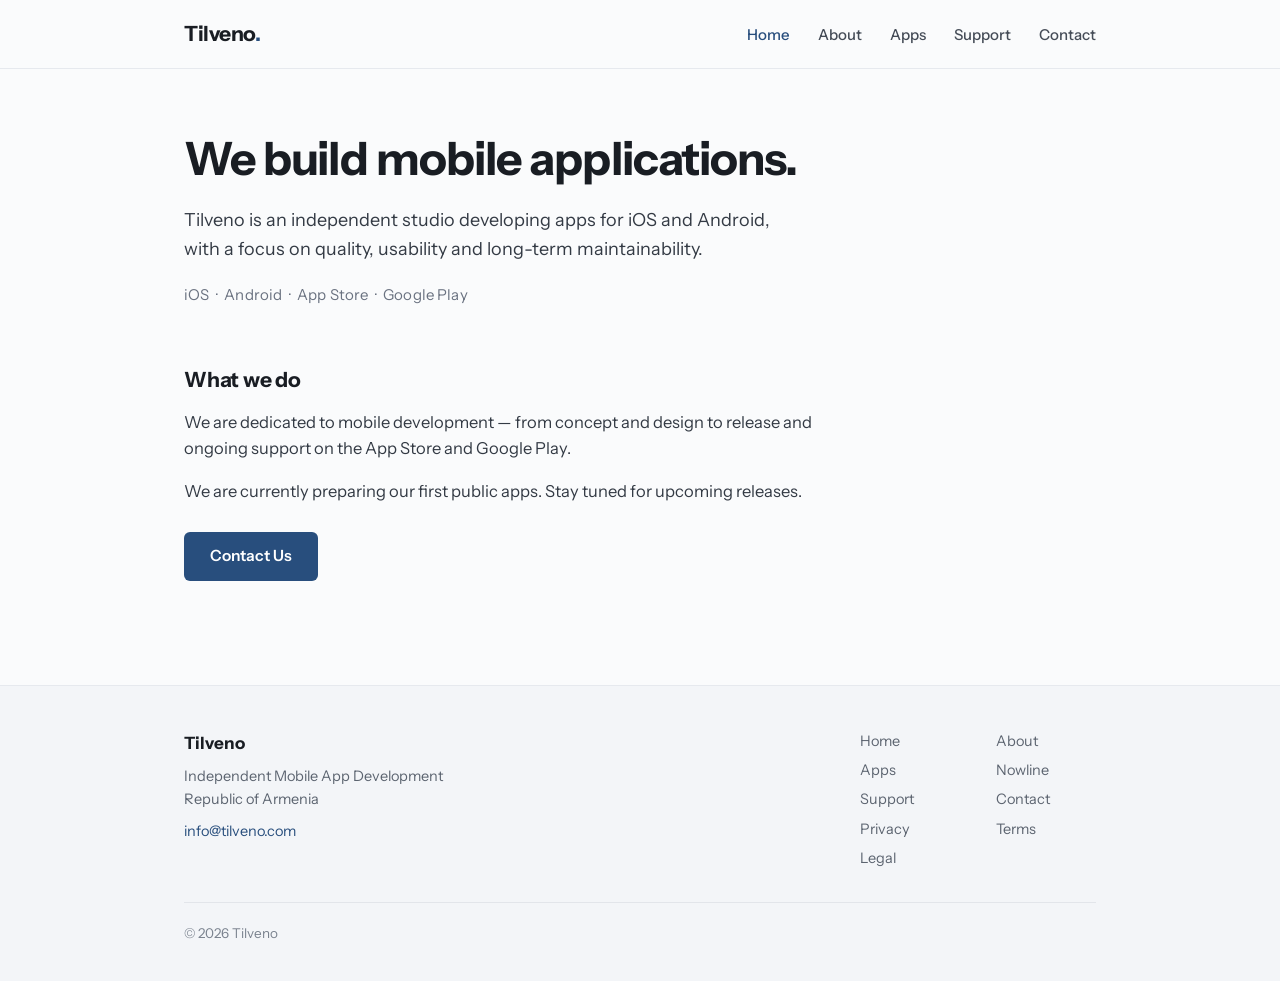
==== index.html @ 80187015 "Add Nowline app pages: privacy policy, EULA, support, data deletion Both stores require a working Pr" ====
<!DOCTYPE html>
<html lang="en">
<head>
<meta charset="utf-8">
<meta name="viewport" content="width=device-width, initial-scale=1">
<title>Tilveno — Mobile App Development</title>
<meta name="description" content="Tilveno is an independent studio developing mobile applications for iOS and Android.">
<meta property="og:title" content="Tilveno — Mobile App Development">
<meta property="og:description" content="Tilveno is an independent studio developing mobile applications for iOS and Android.">
<meta property="og:url" content="https://tilveno.com/">
<meta property="og:type" content="website">
<meta property="og:site_name" content="Tilveno">
<link rel="canonical" href="https://tilveno.com/">
<link rel="icon" type="image/svg+xml" href="favicon.svg">
<link rel="preconnect" href="https://fonts.googleapis.com">
<link rel="preconnect" href="https://fonts.gstatic.com" crossorigin>
<link href="https://fonts.googleapis.com/css2?family=Instrument+Sans:wght@400;500;600;700&display=swap" rel="stylesheet">
<style>
:root{color-scheme:light}
*{box-sizing:border-box;margin:0}
body{font-family:'Instrument Sans',Helvetica,Arial,sans-serif;background:#fafbfc;color:#191d23;line-height:1.6;font-size:16.5px;-webkit-font-smoothing:antialiased}
a{color:oklch(0.42 0.09 255);text-decoration:none}
a:hover{color:oklch(0.32 0.09 255);text-decoration:underline}
.wrap{max-width:960px;margin:0 auto;padding:0 24px}
header{border-bottom:1px solid #e6e9ee;background:#fafbfc}
.nav{display:flex;align-items:center;justify-content:space-between;height:68px}
.brand{font-weight:700;font-size:21px;letter-spacing:-0.02em;color:#191d23}
.brand:hover{text-decoration:none;color:#191d23}
.brand span{color:oklch(0.42 0.09 255)}
.nav ul{display:flex;gap:28px;list-style:none;padding:0}
.nav ul a{color:#454c57;font-size:15px;font-weight:500}
.nav ul a:hover{color:#191d23;text-decoration:none}
.nav ul a.on{color:oklch(0.42 0.09 255)}
main{padding:64px 0 88px}
h1{font-size:38px;letter-spacing:-0.02em;line-height:1.15;margin-bottom:20px;font-weight:700}
.prose{max-width:660px}
.prose p{margin-bottom:16px;color:#333a44}
.prose h2{font-size:21px;margin:36px 0 12px;letter-spacing:-0.01em}
.prose ul{margin:0 0 16px;padding-left:22px;color:#333a44}
.prose li{margin-bottom:6px}
.muted{color:#6a7280;font-size:15px}
.btn{display:inline-block;background:oklch(0.42 0.09 255);color:#fff;padding:12px 26px;border-radius:6px;font-weight:600;font-size:15.5px}
.btn:hover{background:oklch(0.36 0.09 255);color:#fff;text-decoration:none}
.cards{display:grid;grid-template-columns:repeat(auto-fill,minmax(260px,1fr));gap:16px;margin:28px 0}
.card{border:1px solid #e6e9ee;background:#fff;border-radius:8px;padding:20px 22px}
.card h3{font-size:16.5px;margin-bottom:6px;font-weight:600}
.card p{font-size:14.5px;color:#6a7280}
.kv{border:1px solid #e6e9ee;background:#fff;border-radius:8px;max-width:660px;margin-top:28px}
.kv div{display:grid;grid-template-columns:220px 1fr;gap:16px;padding:14px 22px;border-top:1px solid #eef0f4;font-size:15.5px}
.kv div:first-child{border-top:0}
.kv dt{color:#6a7280;font-weight:500}
.kv dd{color:#191d23}
footer{border-top:1px solid #e6e9ee;background:#f3f5f8;padding:44px 0 36px;font-size:14.5px;color:#5c6470}
.fcols{display:flex;flex-wrap:wrap;gap:48px;justify-content:space-between}
.fbrand{font-weight:700;font-size:17px;color:#191d23;margin-bottom:8px}
.fcols ul{list-style:none;padding:0;display:grid;grid-template-columns:repeat(2,minmax(100px,auto));gap:6px 36px}
.fcols ul a{color:#5c6470}
.legalline{margin-top:32px;padding-top:20px;border-top:1px solid #e2e5ea;font-size:13.5px;color:#7a828e}
@media(max-width:640px){.nav ul{gap:16px}.nav ul a{font-size:13.5px}h1{font-size:30px}.kv div{grid-template-columns:1fr;gap:2px}}
</style>
</head>
<body>
<header><div class="wrap nav">
<a class="brand" href="./">Tilveno<span>.</span></a>
<nav><ul><li><a href="./" class="on">Home</a></li><li><a href="about/">About</a></li><li><a href="apps/">Apps</a></li><li><a href="support/">Support</a></li><li><a href="contact/">Contact</a></li></ul></nav>
</div></header>
<main><div class="wrap">

<div class="prose" style="max-width:720px">
<h1 style="font-size:46px">We build mobile applications.</h1>
<p style="font-size:18px;max-width:620px">Tilveno is an independent studio developing apps for iOS and Android, with a focus on quality, usability and long-term maintainability.</p>
<p style="margin-top:20px;font-size:15px;color:#6a7280;letter-spacing:0.01em">iOS &nbsp;&middot;&nbsp; Android &nbsp;&middot;&nbsp; App Store &nbsp;&middot;&nbsp; Google Play</p>
</div>
<div class="prose" style="margin-top:56px">
<h2>What we do</h2>
<p>We are dedicated to mobile development — from concept and design to release and ongoing support on the App Store and Google Play.</p>
<p>We are currently preparing our first public apps. Stay tuned for upcoming releases.</p>
<p style="margin-top:28px"><a class="btn" href="contact/">Contact Us</a></p>
</div>
</div></main>
<footer><div class="wrap">
<div class="fcols">
<div>
<div class="fbrand">Tilveno</div>
<div>Independent Mobile App Development</div>
<div>Republic of Armenia</div>
<div style="margin-top:8px"><a href="mailto:info@tilveno.com">info@tilveno.com</a></div>
</div>
<ul><li><a href="./">Home</a></li><li><a href="about/">About</a></li><li><a href="apps/">Apps</a></li><li><a href="apps/nowline/support/">Nowline</a></li><li><a href="support/">Support</a></li><li><a href="contact/">Contact</a></li><li><a href="privacy/">Privacy</a></li><li><a href="terms/">Terms</a></li><li><a href="legal/">Legal</a></li></ul>
</div>
<div class="legalline">&copy; 2026 Tilveno</div>
</div></footer>
<script>(function(){if(/tilveno\.com|github\.io$/.test(location.hostname))return;document.addEventListener('click',function(e){var a=e.target.closest('a');if(!a)return;var h=a.getAttribute('href');if(!h||/^(https?:|mailto:|#)/.test(h))return;if(/\/$|^\.\.?\/?$/.test(h)){e.preventDefault();location.href=h.replace(/\/?$/,'/')+'index.html';}});})();</script>
</body>
</html>
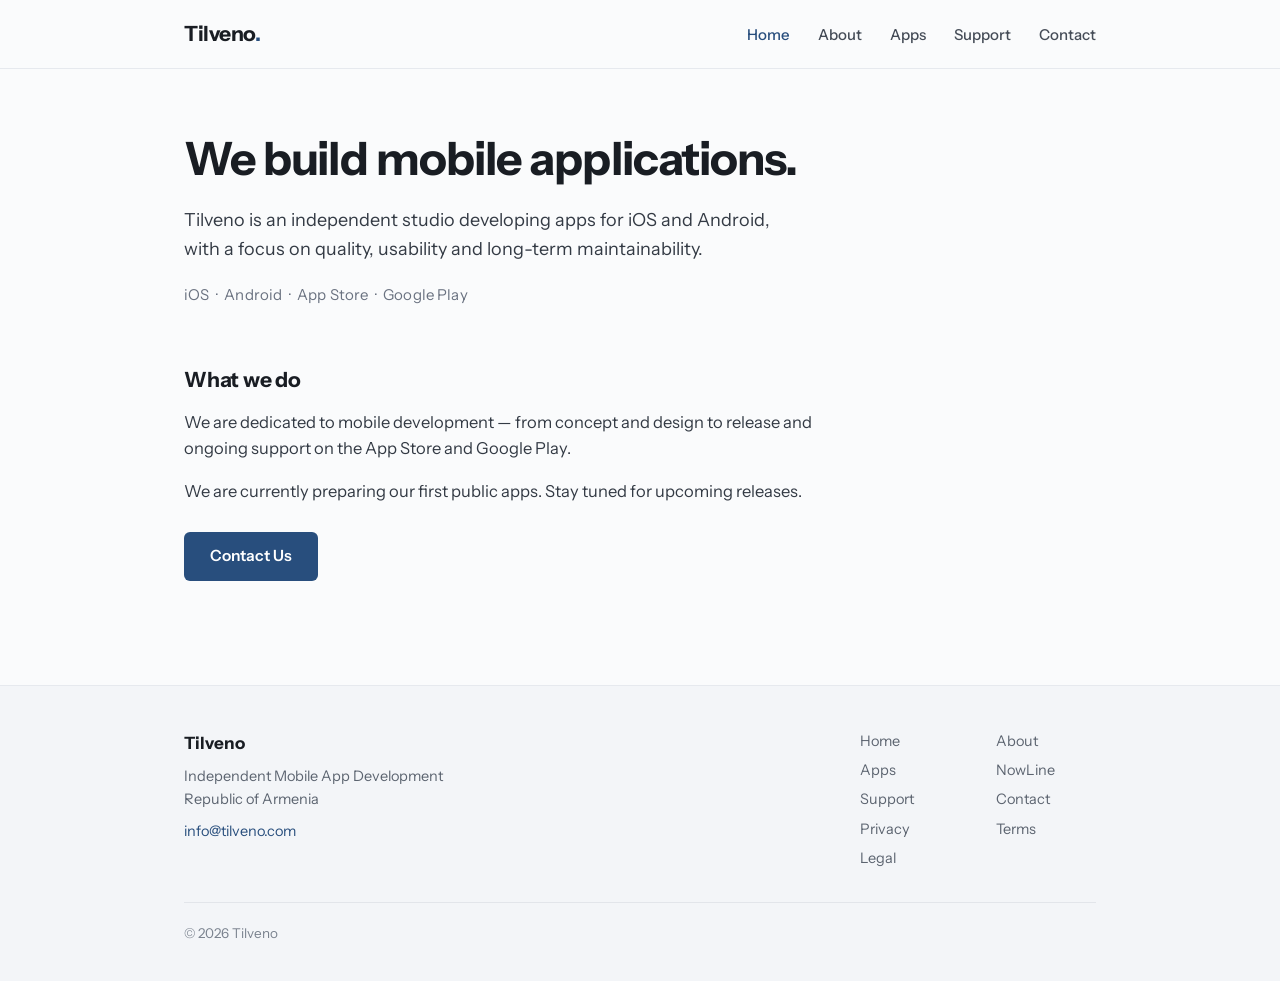
==== commit 500349bf: "Spell the app's name NowLine across the site The app and both store listings moved to NowLine; these" ====
--- a/index.html
+++ b/index.html
@@ -3,6 +3,7 @@
 <head>
 <meta charset="utf-8">
 <meta name="viewport" content="width=device-width, initial-scale=1">
+<meta name="theme-color" content="#fafbfc">
 <title>Tilveno — Mobile App Development</title>
 <meta name="description" content="Tilveno is an independent studio developing mobile applications for iOS and Android.">
 <meta property="og:title" content="Tilveno — Mobile App Development">
@@ -10,54 +11,18 @@
 <meta property="og:url" content="https://tilveno.com/">
 <meta property="og:type" content="website">
 <meta property="og:site_name" content="Tilveno">
+<meta property="og:image" content="https://tilveno.com/assets/og.png">
+<meta property="og:image:width" content="1200">
+<meta property="og:image:height" content="630">
+<meta property="og:image:alt" content="Tilveno — independent mobile app development">
+<meta name="twitter:card" content="summary_large_image">
 <link rel="canonical" href="https://tilveno.com/">
 <link rel="icon" type="image/svg+xml" href="favicon.svg">
+<link rel="apple-touch-icon" href="assets/apple-touch-icon.png">
 <link rel="preconnect" href="https://fonts.googleapis.com">
 <link rel="preconnect" href="https://fonts.gstatic.com" crossorigin>
 <link href="https://fonts.googleapis.com/css2?family=Instrument+Sans:wght@400;500;600;700&display=swap" rel="stylesheet">
-<style>
-:root{color-scheme:light}
-*{box-sizing:border-box;margin:0}
-body{font-family:'Instrument Sans',Helvetica,Arial,sans-serif;background:#fafbfc;color:#191d23;line-height:1.6;font-size:16.5px;-webkit-font-smoothing:antialiased}
-a{color:oklch(0.42 0.09 255);text-decoration:none}
-a:hover{color:oklch(0.32 0.09 255);text-decoration:underline}
-.wrap{max-width:960px;margin:0 auto;padding:0 24px}
-header{border-bottom:1px solid #e6e9ee;background:#fafbfc}
-.nav{display:flex;align-items:center;justify-content:space-between;height:68px}
-.brand{font-weight:700;font-size:21px;letter-spacing:-0.02em;color:#191d23}
-.brand:hover{text-decoration:none;color:#191d23}
-.brand span{color:oklch(0.42 0.09 255)}
-.nav ul{display:flex;gap:28px;list-style:none;padding:0}
-.nav ul a{color:#454c57;font-size:15px;font-weight:500}
-.nav ul a:hover{color:#191d23;text-decoration:none}
-.nav ul a.on{color:oklch(0.42 0.09 255)}
-main{padding:64px 0 88px}
-h1{font-size:38px;letter-spacing:-0.02em;line-height:1.15;margin-bottom:20px;font-weight:700}
-.prose{max-width:660px}
-.prose p{margin-bottom:16px;color:#333a44}
-.prose h2{font-size:21px;margin:36px 0 12px;letter-spacing:-0.01em}
-.prose ul{margin:0 0 16px;padding-left:22px;color:#333a44}
-.prose li{margin-bottom:6px}
-.muted{color:#6a7280;font-size:15px}
-.btn{display:inline-block;background:oklch(0.42 0.09 255);color:#fff;padding:12px 26px;border-radius:6px;font-weight:600;font-size:15.5px}
-.btn:hover{background:oklch(0.36 0.09 255);color:#fff;text-decoration:none}
-.cards{display:grid;grid-template-columns:repeat(auto-fill,minmax(260px,1fr));gap:16px;margin:28px 0}
-.card{border:1px solid #e6e9ee;background:#fff;border-radius:8px;padding:20px 22px}
-.card h3{font-size:16.5px;margin-bottom:6px;font-weight:600}
-.card p{font-size:14.5px;color:#6a7280}
-.kv{border:1px solid #e6e9ee;background:#fff;border-radius:8px;max-width:660px;margin-top:28px}
-.kv div{display:grid;grid-template-columns:220px 1fr;gap:16px;padding:14px 22px;border-top:1px solid #eef0f4;font-size:15.5px}
-.kv div:first-child{border-top:0}
-.kv dt{color:#6a7280;font-weight:500}
-.kv dd{color:#191d23}
-footer{border-top:1px solid #e6e9ee;background:#f3f5f8;padding:44px 0 36px;font-size:14.5px;color:#5c6470}
-.fcols{display:flex;flex-wrap:wrap;gap:48px;justify-content:space-between}
-.fbrand{font-weight:700;font-size:17px;color:#191d23;margin-bottom:8px}
-.fcols ul{list-style:none;padding:0;display:grid;grid-template-columns:repeat(2,minmax(100px,auto));gap:6px 36px}
-.fcols ul a{color:#5c6470}
-.legalline{margin-top:32px;padding-top:20px;border-top:1px solid #e2e5ea;font-size:13.5px;color:#7a828e}
-@media(max-width:640px){.nav ul{gap:16px}.nav ul a{font-size:13.5px}h1{font-size:30px}.kv div{grid-template-columns:1fr;gap:2px}}
-</style>
+<link rel="stylesheet" href="assets/site.css">
 </head>
 <body>
 <header><div class="wrap nav">
@@ -86,7 +51,7 @@
 <div>Republic of Armenia</div>
 <div style="margin-top:8px"><a href="mailto:info@tilveno.com">info@tilveno.com</a></div>
 </div>
-<ul><li><a href="./">Home</a></li><li><a href="about/">About</a></li><li><a href="apps/">Apps</a></li><li><a href="apps/nowline/support/">Nowline</a></li><li><a href="support/">Support</a></li><li><a href="contact/">Contact</a></li><li><a href="privacy/">Privacy</a></li><li><a href="terms/">Terms</a></li><li><a href="legal/">Legal</a></li></ul>
+<ul><li><a href="./">Home</a></li><li><a href="about/">About</a></li><li><a href="apps/">Apps</a></li><li><a href="apps/nowline/">NowLine</a></li><li><a href="support/">Support</a></li><li><a href="contact/">Contact</a></li><li><a href="privacy/">Privacy</a></li><li><a href="terms/">Terms</a></li><li><a href="legal/">Legal</a></li></ul>
 </div>
 <div class="legalline">&copy; 2026 Tilveno</div>
 </div></footer>
--- a/assets/site.css
+++ b/assets/site.css
@@ -0,0 +1,69 @@
+:root{color-scheme:light}
+*{box-sizing:border-box;margin:0}
+body{font-family:'Instrument Sans',Helvetica,Arial,sans-serif;background:#fafbfc;color:#191d23;line-height:1.6;font-size:16.5px;-webkit-font-smoothing:antialiased}
+a{color:oklch(0.42 0.09 255);text-decoration:none}
+a:hover{color:oklch(0.32 0.09 255);text-decoration:underline}
+.wrap{max-width:960px;margin:0 auto;padding:0 24px}
+header{border-bottom:1px solid #e6e9ee;background:#fafbfc}
+.nav{display:flex;align-items:center;justify-content:space-between;height:68px}
+.brand{font-weight:700;font-size:21px;letter-spacing:-0.02em;color:#191d23}
+.brand:hover{text-decoration:none;color:#191d23}
+.brand span{color:oklch(0.42 0.09 255)}
+.nav ul{display:flex;gap:28px;list-style:none;padding:0}
+.nav ul a{color:#454c57;font-size:15px;font-weight:500}
+.nav ul a:hover{color:#191d23;text-decoration:none}
+.nav ul a.on{color:oklch(0.42 0.09 255)}
+main{padding:64px 0 88px}
+h1{font-size:38px;letter-spacing:-0.02em;line-height:1.15;margin-bottom:20px;font-weight:700}
+.prose{max-width:660px}
+.prose p{margin-bottom:16px;color:#333a44}
+.prose h2{font-size:21px;margin:36px 0 12px;letter-spacing:-0.01em}
+.prose ul{margin:0 0 16px;padding-left:22px;color:#333a44}
+.prose li{margin-bottom:6px}
+.muted{color:#6a7280;font-size:15px}
+.btn{display:inline-block;background:oklch(0.42 0.09 255);color:#fff;padding:12px 26px;border-radius:6px;font-weight:600;font-size:15.5px}
+.btn:hover{background:oklch(0.36 0.09 255);color:#fff;text-decoration:none}
+.cards{display:grid;grid-template-columns:repeat(auto-fill,minmax(260px,1fr));gap:16px;margin:28px 0}
+.card{border:1px solid #e6e9ee;background:#fff;border-radius:8px;padding:20px 22px}
+.card h3{font-size:16.5px;margin-bottom:6px;font-weight:600}
+.card p{font-size:14.5px;color:#6a7280}
+.kv{border:1px solid #e6e9ee;background:#fff;border-radius:8px;max-width:660px;margin-top:28px}
+.kv div{display:grid;grid-template-columns:220px 1fr;gap:16px;padding:14px 22px;border-top:1px solid #eef0f4;font-size:15.5px}
+.kv div:first-child{border-top:0}
+.kv dt{color:#6a7280;font-weight:500}
+.kv dd{color:#191d23}
+footer{border-top:1px solid #e6e9ee;background:#f3f5f8;padding:44px 0 36px;font-size:14.5px;color:#5c6470}
+.fcols{display:flex;flex-wrap:wrap;gap:48px;justify-content:space-between}
+.fbrand{font-weight:700;font-size:17px;color:#191d23;margin-bottom:8px}
+.fcols ul{list-style:none;padding:0;display:grid;grid-template-columns:repeat(2,minmax(100px,auto));gap:6px 36px}
+.fcols ul a{color:#5c6470}
+.legalline{margin-top:32px;padding-top:20px;border-top:1px solid #e2e5ea;font-size:13.5px;color:#7a828e}
+@media(max-width:640px){.nav ul{gap:16px}.nav ul a{font-size:13.5px}h1{font-size:30px}.kv div{grid-template-columns:1fr;gap:2px}}
+.appheader{display:flex;align-items:center;gap:22px;margin-bottom:22px}
+.appheader h1{margin-bottom:2px}
+.appicon{width:84px;height:84px;border-radius:19px;flex:0 0 auto;box-shadow:0 2px 12px oklch(0.42 0.09 255 / 0.16)}
+.subtitle{font-size:19px;font-weight:500;letter-spacing:-0.01em;color:#6a7280}
+.faq h3{font-size:17px;margin:28px 0 10px;letter-spacing:-0.01em}
+@media(max-width:640px){.appheader{gap:16px}.appicon{width:62px;height:62px;border-radius:14px}}
+/* The NowLine wordmark, set in Outfit at weight 450. This is the second
+   and last family on the site, and it sets the mark and nothing else.
+   outfit-450-nowline.ttf is the app's own assets/fonts/Outfit.ttf, instanced at
+   450 and subset to the seven letters of the mark -- it will render nothing
+   else. Same file as the app on purpose: the kerning below was solved against
+   this build. SIL OFL, licence text in OFL-Outfit.txt beside it. */
+@font-face{font-family:'Outfit';src:url('outfit-450-nowline.ttf') format('truetype');font-weight:400;font-style:normal;font-display:swap}
+/* Optical kerning, in em, applied after each character. These are the
+   generator's numbers (tool/gen/generate_brand_assets.py DRAW_SPACING), not the
+   app's: Flutter applies Outfit's own kerning across span boundaries and a
+   browser does not, so `ow` carries the full -0.0200 here where the app carries
+   -0.0070. Both put the glyph in the same place. Global tracking of -0.020 is
+   already folded into every value. */
+.wordmark{font-family:'Outfit','Instrument Sans',Helvetica,Arial,sans-serif;font-weight:400;font-kerning:none;letter-spacing:0;white-space:nowrap}
+.wordmark span:nth-child(1){letter-spacing:-0.0091em}
+.wordmark span:nth-child(2){letter-spacing:-0.0200em}
+.wordmark span:nth-child(3){letter-spacing:-0.0275em}
+.wordmark span:nth-child(4){letter-spacing:-0.0100em}
+.wordmark span:nth-child(5){letter-spacing:0.0247em}
+.wordmark span:nth-child(6){letter-spacing:0.0125em}
+/* The last letter carries 0 and inherits it: letter-spacing is added *after* a
+   character, so a value there would hang empty space off the end of the mark. */
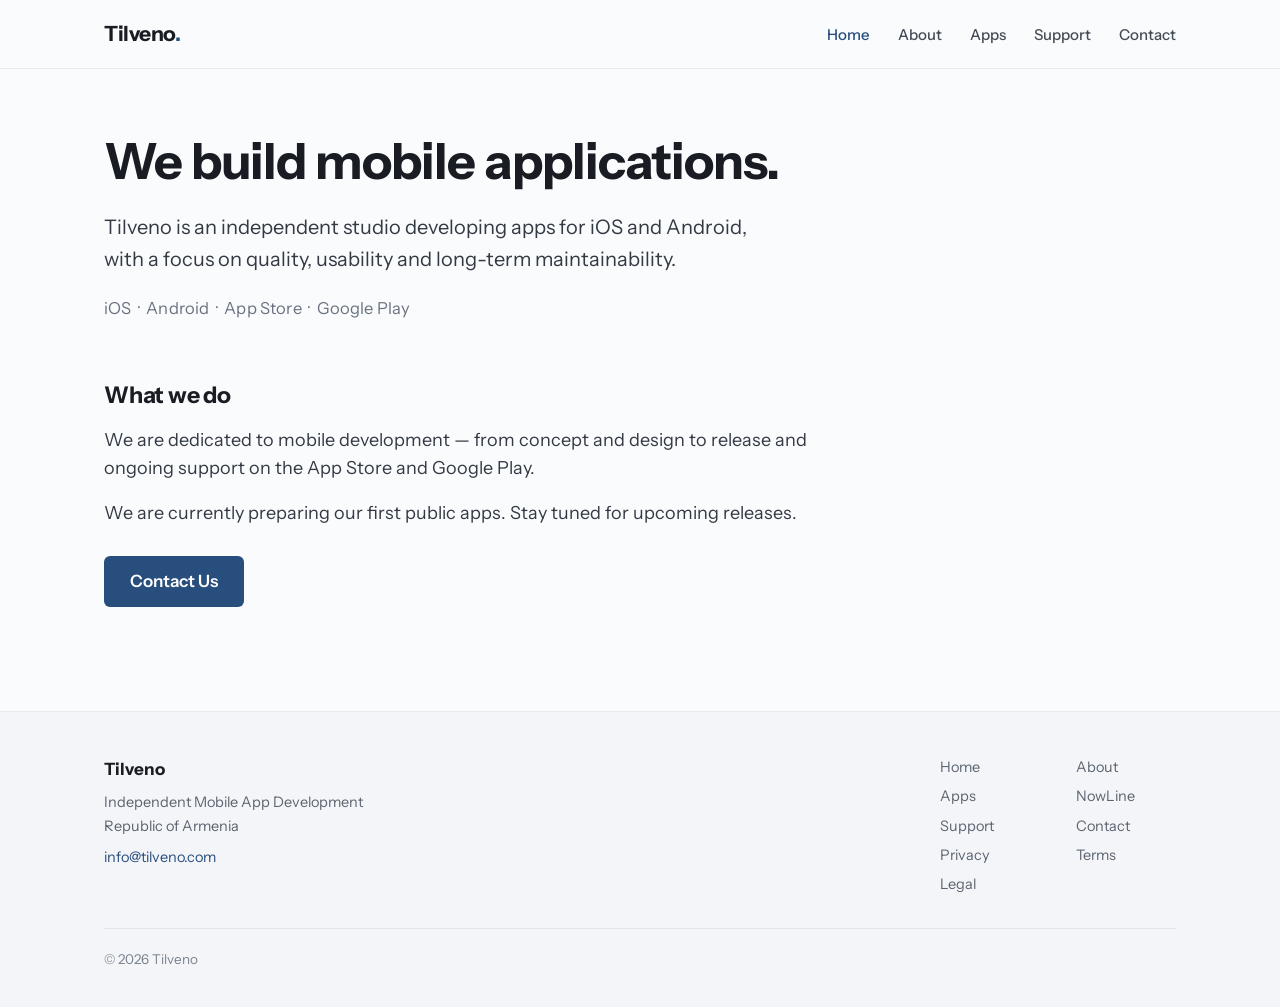
==== commit ef261017: "Widen the shell and raise the type across the site The NowLine page read narrow, and the reason was " ====
--- a/index.html
+++ b/index.html
@@ -31,10 +31,10 @@
 </div></header>
 <main><div class="wrap">
 
-<div class="prose" style="max-width:720px">
-<h1 style="font-size:46px">We build mobile applications.</h1>
-<p style="font-size:18px;max-width:620px">Tilveno is an independent studio developing apps for iOS and Android, with a focus on quality, usability and long-term maintainability.</p>
-<p style="margin-top:20px;font-size:15px;color:#6a7280;letter-spacing:0.01em">iOS &nbsp;&middot;&nbsp; Android &nbsp;&middot;&nbsp; App Store &nbsp;&middot;&nbsp; Google Play</p>
+<div class="prose">
+<h1 style="font-size:50px">We build mobile applications.</h1>
+<p style="font-size:20px;max-width:660px">Tilveno is an independent studio developing apps for iOS and Android, with a focus on quality, usability and long-term maintainability.</p>
+<p style="margin-top:20px;font-size:16.5px;color:#6a7280;letter-spacing:0.01em">iOS &nbsp;&middot;&nbsp; Android &nbsp;&middot;&nbsp; App Store &nbsp;&middot;&nbsp; Google Play</p>
 </div>
 <div class="prose" style="margin-top:56px">
 <h2>What we do</h2>
--- a/assets/site.css
+++ b/assets/site.css
@@ -1,9 +1,9 @@
 :root{color-scheme:light}
 *{box-sizing:border-box;margin:0}
-body{font-family:'Instrument Sans',Helvetica,Arial,sans-serif;background:#fafbfc;color:#191d23;line-height:1.6;font-size:16.5px;-webkit-font-smoothing:antialiased}
+body{font-family:'Instrument Sans',Helvetica,Arial,sans-serif;background:#fafbfc;color:#191d23;line-height:1.6;font-size:18px;-webkit-font-smoothing:antialiased}
 a{color:oklch(0.42 0.09 255);text-decoration:none}
 a:hover{color:oklch(0.32 0.09 255);text-decoration:underline}
-.wrap{max-width:960px;margin:0 auto;padding:0 24px}
+.wrap{max-width:1120px;margin:0 auto;padding:0 24px}
 header{border-bottom:1px solid #e6e9ee;background:#fafbfc}
 .nav{display:flex;align-items:center;justify-content:space-between;height:68px}
 .brand{font-weight:700;font-size:21px;letter-spacing:-0.02em;color:#191d23}
@@ -14,21 +14,21 @@
 .nav ul a:hover{color:#191d23;text-decoration:none}
 .nav ul a.on{color:oklch(0.42 0.09 255)}
 main{padding:64px 0 88px}
-h1{font-size:38px;letter-spacing:-0.02em;line-height:1.15;margin-bottom:20px;font-weight:700}
-.prose{max-width:660px}
+h1{font-size:42px;letter-spacing:-0.02em;line-height:1.15;margin-bottom:20px;font-weight:700}
+.prose{max-width:740px}
 .prose p{margin-bottom:16px;color:#333a44}
-.prose h2{font-size:21px;margin:36px 0 12px;letter-spacing:-0.01em}
+.prose h2{font-size:23px;margin:36px 0 12px;letter-spacing:-0.01em}
 .prose ul{margin:0 0 16px;padding-left:22px;color:#333a44}
 .prose li{margin-bottom:6px}
-.muted{color:#6a7280;font-size:15px}
-.btn{display:inline-block;background:oklch(0.42 0.09 255);color:#fff;padding:12px 26px;border-radius:6px;font-weight:600;font-size:15.5px}
+.muted{color:#6a7280;font-size:16.5px}
+.btn{display:inline-block;background:oklch(0.42 0.09 255);color:#fff;padding:12px 26px;border-radius:6px;font-weight:600;font-size:17px}
 .btn:hover{background:oklch(0.36 0.09 255);color:#fff;text-decoration:none}
 .cards{display:grid;grid-template-columns:repeat(auto-fill,minmax(260px,1fr));gap:16px;margin:28px 0}
 .card{border:1px solid #e6e9ee;background:#fff;border-radius:8px;padding:20px 22px}
-.card h3{font-size:16.5px;margin-bottom:6px;font-weight:600}
-.card p{font-size:14.5px;color:#6a7280}
-.kv{border:1px solid #e6e9ee;background:#fff;border-radius:8px;max-width:660px;margin-top:28px}
-.kv div{display:grid;grid-template-columns:220px 1fr;gap:16px;padding:14px 22px;border-top:1px solid #eef0f4;font-size:15.5px}
+.card h3{font-size:18px;margin-bottom:6px;font-weight:600}
+.card p{font-size:15.5px;color:#6a7280}
+.kv{border:1px solid #e6e9ee;background:#fff;border-radius:8px;max-width:740px;margin-top:28px}
+.kv div{display:grid;grid-template-columns:220px 1fr;gap:16px;padding:14px 22px;border-top:1px solid #eef0f4;font-size:17px}
 .kv div:first-child{border-top:0}
 .kv dt{color:#6a7280;font-weight:500}
 .kv dd{color:#191d23}
@@ -38,13 +38,25 @@
 .fcols ul{list-style:none;padding:0;display:grid;grid-template-columns:repeat(2,minmax(100px,auto));gap:6px 36px}
 .fcols ul a{color:#5c6470}
 .legalline{margin-top:32px;padding-top:20px;border-top:1px solid #e2e5ea;font-size:13.5px;color:#7a828e}
-@media(max-width:640px){.nav ul{gap:16px}.nav ul a{font-size:13.5px}h1{font-size:30px}.kv div{grid-template-columns:1fr;gap:2px}}
+@media(max-width:640px){.nav ul{gap:16px}.nav ul a{font-size:13.5px}h1{font-size:33px}.kv div{grid-template-columns:1fr;gap:2px}}
 .appheader{display:flex;align-items:center;gap:22px;margin-bottom:22px}
 .appheader h1{margin-bottom:2px}
 .appicon{width:84px;height:84px;border-radius:19px;flex:0 0 auto;box-shadow:0 2px 12px oklch(0.42 0.09 255 / 0.16)}
-.subtitle{font-size:19px;font-weight:500;letter-spacing:-0.01em;color:#6a7280}
-.faq h3{font-size:17px;margin:28px 0 10px;letter-spacing:-0.01em}
+.subtitle{font-size:21px;font-weight:500;letter-spacing:-0.01em;color:#6a7280}
+.faq h3{font-size:19px;margin:28px 0 10px;letter-spacing:-0.01em}
 @media(max-width:640px){.appheader{gap:16px}.appicon{width:62px;height:62px;border-radius:14px}}
+/* The screenshot strip on /apps/nowline/. It scrolls sideways rather than
+   wrapping into the .cards grid: five phone frames laid out in a grid either
+   shrink past the point where the screen inside them reads, or push the page's
+   own prose below two screens of pictures. Three are visible at 960px, and the
+   fourth peeking past the edge is the scroll affordance. No border -- these
+   frames are near-black, and a light rule around one reads as a halo -- the
+   .appicon shadow instead, so icon and screenshots sit on the page the same
+   way. The background is the frames' own top colour (surfMid0), so the box does
+   not flash white while the image loads. */
+.shots{display:flex;gap:16px;overflow-x:auto;margin:32px 0;padding-bottom:10px;scroll-snap-type:x proximity}
+.shots img{flex:0 0 272px;width:272px;height:auto;border-radius:12px;background:#0c0e1b;scroll-snap-align:start;box-shadow:0 2px 12px oklch(0.42 0.09 255 / 0.16)}
+@media(max-width:640px){.shots img{flex:0 0 228px;width:228px}}
 /* The NowLine wordmark, set in Outfit at weight 450. This is the second
    and last family on the site, and it sets the mark and nothing else.
    outfit-450-nowline.ttf is the app's own assets/fonts/Outfit.ttf, instanced at
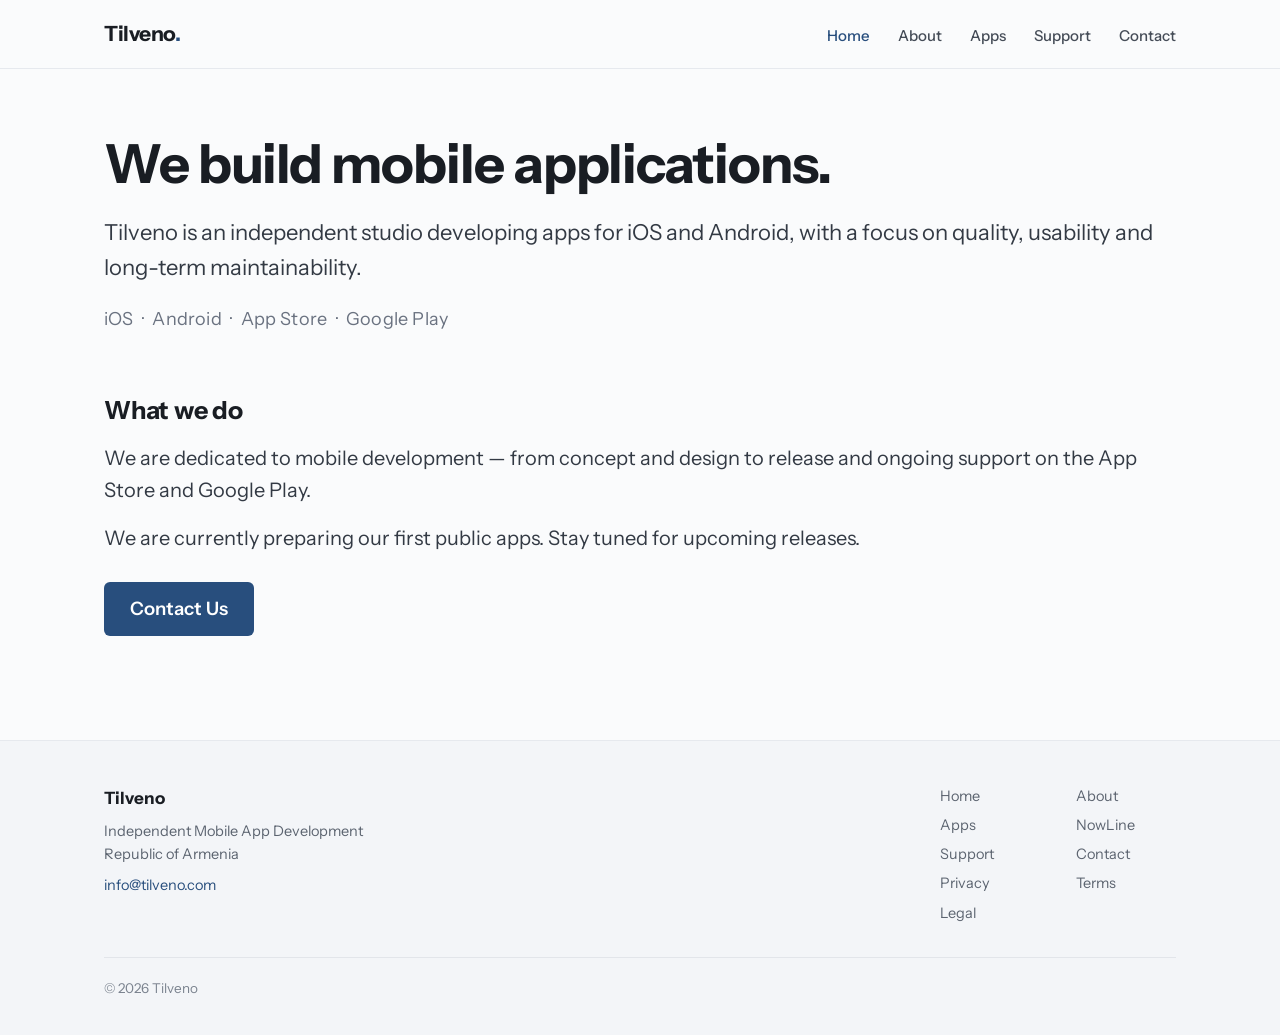
==== commit d288ea0d: "Let the text fill the content column The previous commit widened the shell and left the reading colu" ====
--- a/index.html
+++ b/index.html
@@ -32,9 +32,9 @@
 <main><div class="wrap">
 
 <div class="prose">
-<h1 style="font-size:50px">We build mobile applications.</h1>
-<p style="font-size:20px;max-width:660px">Tilveno is an independent studio developing apps for iOS and Android, with a focus on quality, usability and long-term maintainability.</p>
-<p style="margin-top:20px;font-size:16.5px;color:#6a7280;letter-spacing:0.01em">iOS &nbsp;&middot;&nbsp; Android &nbsp;&middot;&nbsp; App Store &nbsp;&middot;&nbsp; Google Play</p>
+<h1 style="font-size:54px">We build mobile applications.</h1>
+<p style="font-size:22px">Tilveno is an independent studio developing apps for iOS and Android, with a focus on quality, usability and long-term maintainability.</p>
+<p style="margin-top:20px;font-size:18px;color:#6a7280;letter-spacing:0.01em">iOS &nbsp;&middot;&nbsp; Android &nbsp;&middot;&nbsp; App Store &nbsp;&middot;&nbsp; Google Play</p>
 </div>
 <div class="prose" style="margin-top:56px">
 <h2>What we do</h2>
--- a/assets/site.css
+++ b/assets/site.css
@@ -1,6 +1,6 @@
 :root{color-scheme:light}
 *{box-sizing:border-box;margin:0}
-body{font-family:'Instrument Sans',Helvetica,Arial,sans-serif;background:#fafbfc;color:#191d23;line-height:1.6;font-size:18px;-webkit-font-smoothing:antialiased}
+body{font-family:'Instrument Sans',Helvetica,Arial,sans-serif;background:#fafbfc;color:#191d23;line-height:1.6;font-size:20px;-webkit-font-smoothing:antialiased}
 a{color:oklch(0.42 0.09 255);text-decoration:none}
 a:hover{color:oklch(0.32 0.09 255);text-decoration:underline}
 .wrap{max-width:1120px;margin:0 auto;padding:0 24px}
@@ -14,21 +14,21 @@
 .nav ul a:hover{color:#191d23;text-decoration:none}
 .nav ul a.on{color:oklch(0.42 0.09 255)}
 main{padding:64px 0 88px}
-h1{font-size:42px;letter-spacing:-0.02em;line-height:1.15;margin-bottom:20px;font-weight:700}
-.prose{max-width:740px}
+h1{font-size:46px;letter-spacing:-0.02em;line-height:1.15;margin-bottom:20px;font-weight:700}
+.prose{max-width:none}
 .prose p{margin-bottom:16px;color:#333a44}
-.prose h2{font-size:23px;margin:36px 0 12px;letter-spacing:-0.01em}
+.prose h2{font-size:25px;margin:36px 0 12px;letter-spacing:-0.01em}
 .prose ul{margin:0 0 16px;padding-left:22px;color:#333a44}
 .prose li{margin-bottom:6px}
-.muted{color:#6a7280;font-size:16.5px}
-.btn{display:inline-block;background:oklch(0.42 0.09 255);color:#fff;padding:12px 26px;border-radius:6px;font-weight:600;font-size:17px}
+.muted{color:#6a7280;font-size:18px}
+.btn{display:inline-block;background:oklch(0.42 0.09 255);color:#fff;padding:12px 26px;border-radius:6px;font-weight:600;font-size:18.5px}
 .btn:hover{background:oklch(0.36 0.09 255);color:#fff;text-decoration:none}
 .cards{display:grid;grid-template-columns:repeat(auto-fill,minmax(260px,1fr));gap:16px;margin:28px 0}
 .card{border:1px solid #e6e9ee;background:#fff;border-radius:8px;padding:20px 22px}
-.card h3{font-size:18px;margin-bottom:6px;font-weight:600}
-.card p{font-size:15.5px;color:#6a7280}
-.kv{border:1px solid #e6e9ee;background:#fff;border-radius:8px;max-width:740px;margin-top:28px}
-.kv div{display:grid;grid-template-columns:220px 1fr;gap:16px;padding:14px 22px;border-top:1px solid #eef0f4;font-size:17px}
+.card h3{font-size:20px;margin-bottom:6px;font-weight:600}
+.card p{font-size:17px;color:#6a7280}
+.kv{border:1px solid #e6e9ee;background:#fff;border-radius:8px;max-width:none;margin-top:28px}
+.kv div{display:grid;grid-template-columns:300px 1fr;gap:16px;padding:14px 22px;border-top:1px solid #eef0f4;font-size:18.5px}
 .kv div:first-child{border-top:0}
 .kv dt{color:#6a7280;font-weight:500}
 .kv dd{color:#191d23}
@@ -38,12 +38,12 @@
 .fcols ul{list-style:none;padding:0;display:grid;grid-template-columns:repeat(2,minmax(100px,auto));gap:6px 36px}
 .fcols ul a{color:#5c6470}
 .legalline{margin-top:32px;padding-top:20px;border-top:1px solid #e2e5ea;font-size:13.5px;color:#7a828e}
-@media(max-width:640px){.nav ul{gap:16px}.nav ul a{font-size:13.5px}h1{font-size:33px}.kv div{grid-template-columns:1fr;gap:2px}}
+@media(max-width:640px){.nav ul{gap:16px}.nav ul a{font-size:13.5px}h1{font-size:36px}.kv div{grid-template-columns:1fr;gap:2px}}
 .appheader{display:flex;align-items:center;gap:22px;margin-bottom:22px}
 .appheader h1{margin-bottom:2px}
 .appicon{width:84px;height:84px;border-radius:19px;flex:0 0 auto;box-shadow:0 2px 12px oklch(0.42 0.09 255 / 0.16)}
-.subtitle{font-size:21px;font-weight:500;letter-spacing:-0.01em;color:#6a7280}
-.faq h3{font-size:19px;margin:28px 0 10px;letter-spacing:-0.01em}
+.subtitle{font-size:23px;font-weight:500;letter-spacing:-0.01em;color:#6a7280}
+.faq h3{font-size:21px;margin:28px 0 10px;letter-spacing:-0.01em}
 @media(max-width:640px){.appheader{gap:16px}.appicon{width:62px;height:62px;border-radius:14px}}
 /* The screenshot strip on /apps/nowline/. It scrolls sideways rather than
    wrapping into the .cards grid: five phone frames laid out in a grid either
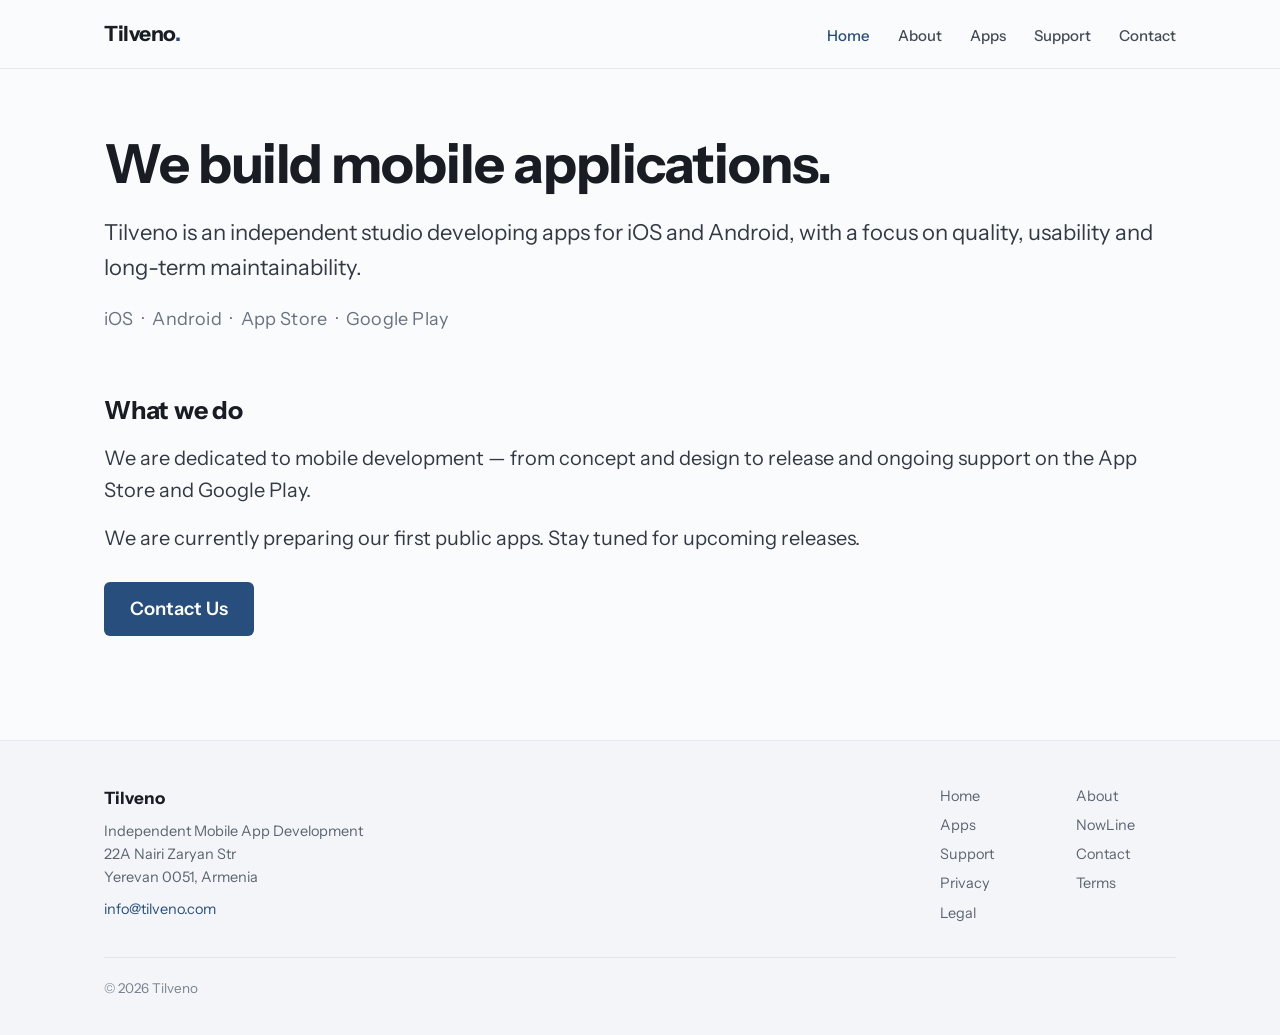
==== commit 73038073: "Carry the full registration details a verifier checks Google verifies a new organisational account's" ====
--- a/index.html
+++ b/index.html
@@ -48,7 +48,8 @@
 <div>
 <div class="fbrand">Tilveno</div>
 <div>Independent Mobile App Development</div>
-<div>Republic of Armenia</div>
+<div>22A Nairi Zaryan Str</div>
+<div>Yerevan 0051, Armenia</div>
 <div style="margin-top:8px"><a href="mailto:info@tilveno.com">info@tilveno.com</a></div>
 </div>
 <ul><li><a href="./">Home</a></li><li><a href="about/">About</a></li><li><a href="apps/">Apps</a></li><li><a href="apps/nowline/">NowLine</a></li><li><a href="support/">Support</a></li><li><a href="contact/">Contact</a></li><li><a href="privacy/">Privacy</a></li><li><a href="terms/">Terms</a></li><li><a href="legal/">Legal</a></li></ul>
--- a/assets/site.css
+++ b/assets/site.css
@@ -53,10 +53,51 @@
    frames are near-black, and a light rule around one reads as a halo -- the
    .appicon shadow instead, so icon and screenshots sit on the page the same
    way. The background is the frames' own top colour (surfMid0), so the box does
-   not flash white while the image loads. */
-.shots{display:flex;gap:16px;overflow-x:auto;margin:32px 0;padding-bottom:10px;scroll-snap-type:x proximity}
-.shots img{flex:0 0 272px;width:272px;height:auto;border-radius:12px;background:#0c0e1b;scroll-snap-align:start;box-shadow:0 2px 12px oklch(0.42 0.09 255 / 0.16)}
-@media(max-width:640px){.shots img{flex:0 0 228px;width:228px}}
+   not flash white while the image loads.
+
+   The scrollbar is hidden. It sat under the frames as a grey slab with nothing
+   else on the page to justify it, and hiding it means the affordance has to come
+   from somewhere else: the next frame is always cut by the right edge, and the
+   two round buttons scroll by exactly one frame. Only the bar is gone -- wheel,
+   trackpad, touch and arrow keys all still scroll the strip, and the buttons are
+   an addition rather than the only way through. */
+.shotstrip{position:relative;margin:32px 0}
+.shots{display:flex;gap:16px;overflow-x:auto;scroll-snap-type:x proximity;scroll-behavior:smooth;scrollbar-width:none}
+.shots::-webkit-scrollbar{display:none}
+.shot{flex:0 0 272px;padding:0;border:0;background:none;cursor:zoom-in;scroll-snap-align:start;border-radius:12px;line-height:0}
+.shot img{width:272px;height:auto;display:block;border-radius:12px;background:#0c0e1b;box-shadow:0 2px 12px oklch(0.42 0.09 255 / 0.16)}
+.shot:focus-visible{outline:3px solid oklch(0.42 0.09 255);outline-offset:3px}
+/* The scroll buttons sit over the gutter between frames rather than over a
+   frame, and disappear at the end they would do nothing at. */
+.shotnav{position:absolute;top:50%;transform:translateY(-50%);width:44px;height:44px;border-radius:50%;border:1px solid #e6e9ee;background:#fff;color:#191d23;cursor:pointer;display:flex;align-items:center;justify-content:center;box-shadow:0 2px 10px oklch(0.42 0.09 255 / 0.18);transition:opacity .15s}
+.shotnav[hidden]{display:none}
+.shotnav:hover{background:#f3f5f8}
+.shotnav--prev{left:-14px}
+.shotnav--next{right:-14px}
+.shotnav svg{width:20px;height:20px;fill:none;stroke:currentColor;stroke-width:2.2;stroke-linecap:round;stroke-linejoin:round}
+@media(max-width:640px){.shot{flex:0 0 228px}.shot img{width:228px}.shotnav{display:none}}
+
+/* The lightbox. A native <dialog>, so Esc, the backdrop, modality and returning
+   focus to the frame that opened it are the browser's job rather than ours --
+   which is most of why this is sixty lines and not a dependency. */
+/* Centred explicitly rather than left to the UA's margin:auto, which does not
+   land it in the middle here. Filling the viewport also gives the backdrop
+   click a target: anything outside the figure is the dialog itself. */
+.lb{position:fixed;inset:0;width:100vw;height:100vh;max-width:100vw;max-height:100vh;margin:0;border:0;padding:0;background:none;overflow:hidden}
+.lb[open]{display:grid;place-items:center}
+.lb::backdrop{background:oklch(0.16 0.02 255 / 0.82)}
+.lb-fig{display:flex;flex-direction:column;align-items:center;gap:14px;margin:0}
+.lb-img{max-width:min(600px,86vw);max-height:82vh;width:auto;height:auto;border-radius:14px;background:#0c0e1b;display:block}
+.lb-cap{color:#e7eaf0;font-size:16px;line-height:1.45;max-width:min(600px,86vw);text-align:center;margin:0}
+.lb-btn{position:fixed;width:48px;height:48px;border-radius:50%;border:1px solid oklch(1 0 0 / 0.22);background:oklch(1 0 0 / 0.12);color:#fff;cursor:pointer;display:flex;align-items:center;justify-content:center;backdrop-filter:blur(6px)}
+.lb-btn:hover{background:oklch(1 0 0 / 0.22)}
+.lb-btn[hidden]{display:none}
+.lb-btn svg{width:22px;height:22px;fill:none;stroke:currentColor;stroke-width:2.2;stroke-linecap:round;stroke-linejoin:round}
+.lb-prev{left:16px;top:50%;transform:translateY(-50%)}
+.lb-next{right:16px;top:50%;transform:translateY(-50%)}
+.lb-close{right:16px;top:16px}
+body.lb-open{overflow:hidden}
+@media(max-width:640px){.lb-prev{left:8px}.lb-next{right:8px}.lb-btn{width:42px;height:42px}}
 /* The NowLine wordmark, set in Outfit at weight 450. This is the second
    and last family on the site, and it sets the mark and nothing else.
    outfit-450-nowline.ttf is the app's own assets/fonts/Outfit.ttf, instanced at
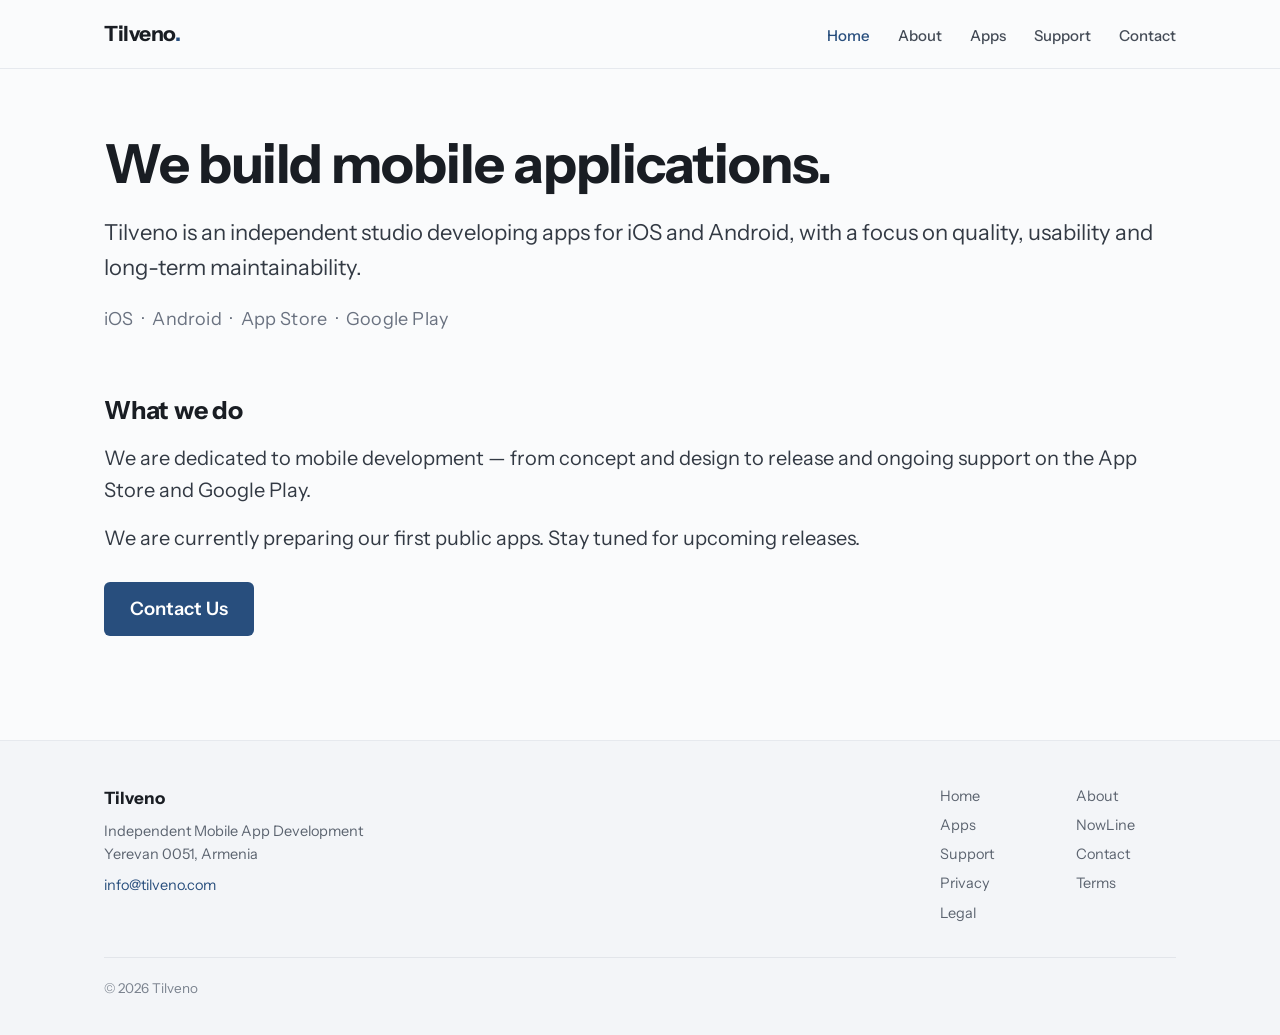
==== commit 2edca026: "Take the street, phone and tax ID off the site (nowline#179) The footer of every page keeps the city" ====
--- a/index.html
+++ b/index.html
@@ -48,7 +48,6 @@
 <div>
 <div class="fbrand">Tilveno</div>
 <div>Independent Mobile App Development</div>
-<div>22A Nairi Zaryan Str</div>
 <div>Yerevan 0051, Armenia</div>
 <div style="margin-top:8px"><a href="mailto:info@tilveno.com">info@tilveno.com</a></div>
 </div>
--- a/assets/site.css
+++ b/assets/site.css
@@ -44,15 +44,19 @@
 .appicon{width:84px;height:84px;border-radius:19px;flex:0 0 auto;box-shadow:0 2px 12px oklch(0.42 0.09 255 / 0.16)}
 .subtitle{font-size:23px;font-weight:500;letter-spacing:-0.01em;color:#6a7280}
 .faq h3{font-size:21px;margin:28px 0 10px;letter-spacing:-0.01em}
+.badges{display:flex;flex-wrap:wrap;gap:16px;align-items:center;margin:8px 0 12px}
+.badges a{line-height:0;border-radius:8px}
+.badges a:focus-visible{outline:3px solid oklch(0.42 0.09 255);outline-offset:3px}
+.badges img{height:56px;width:auto;display:block}
 @media(max-width:640px){.appheader{gap:16px}.appicon{width:62px;height:62px;border-radius:14px}}
 /* The screenshot strip on /apps/nowline/. It scrolls sideways rather than
-   wrapping into the .cards grid: five phone frames laid out in a grid either
+   wrapping into the .cards grid: eight phone frames laid out in a grid either
    shrink past the point where the screen inside them reads, or push the page's
    own prose below two screens of pictures. Three are visible at 960px, and the
    fourth peeking past the edge is the scroll affordance. No border -- these
-   frames are near-black, and a light rule around one reads as a halo -- the
+   frames are near-white, and a rule around one boxes them off the page -- the
    .appicon shadow instead, so icon and screenshots sit on the page the same
-   way. The background is the frames' own top colour (surfMid0), so the box does
+   way. The background is the frames' own top colour, so the box does
    not flash white while the image loads.
 
    The scrollbar is hidden. It sat under the frames as a grey slab with nothing
@@ -65,7 +69,7 @@
 .shots{display:flex;gap:16px;overflow-x:auto;scroll-snap-type:x proximity;scroll-behavior:smooth;scrollbar-width:none}
 .shots::-webkit-scrollbar{display:none}
 .shot{flex:0 0 272px;padding:0;border:0;background:none;cursor:zoom-in;scroll-snap-align:start;border-radius:12px;line-height:0}
-.shot img{width:272px;height:auto;display:block;border-radius:12px;background:#0c0e1b;box-shadow:0 2px 12px oklch(0.42 0.09 255 / 0.16)}
+.shot img{width:272px;height:auto;display:block;border-radius:12px;background:#f6f8fb;box-shadow:0 2px 12px oklch(0.42 0.09 255 / 0.16)}
 .shot:focus-visible{outline:3px solid oklch(0.42 0.09 255);outline-offset:3px}
 /* The scroll buttons sit over the gutter between frames rather than over a
    frame, and disappear at the end they would do nothing at. */
